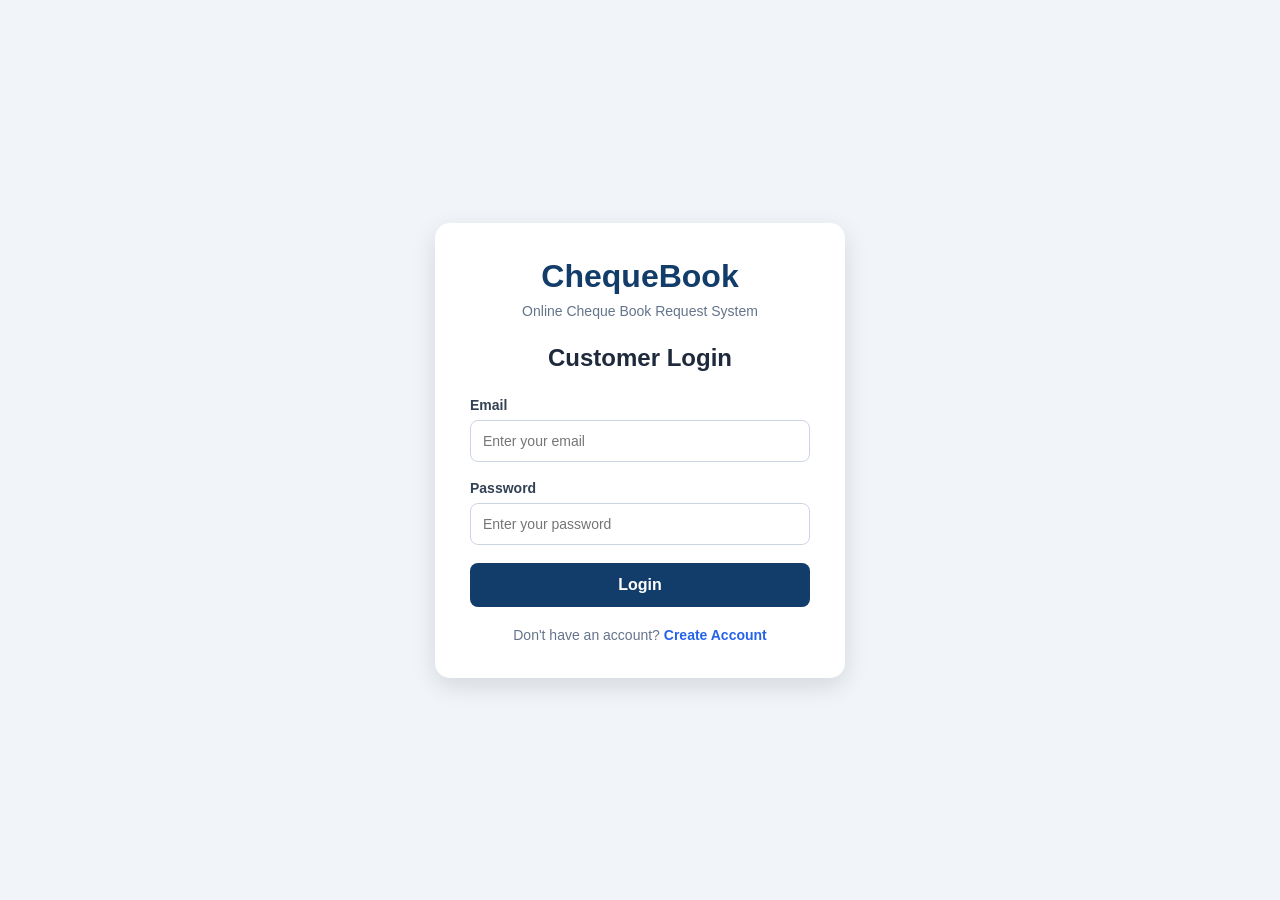
==== Frontend/index.html @ 97a273b3 "Initial commit" ====
<!DOCTYPE html>
<html lang="en">
<head>
    <meta charset="UTF-8">
    <meta name="viewport" content="width=device-width, initial-scale=1.0">
    <title>Online Cheque Book System</title>

    <link rel="stylesheet" href="style.css">
</head>

<body>

    <div class="container">

        <!-- Login Section -->
        <div class="form-box" id="loginBox">

            <h1>ChequeBook</h1>
            <p class="subtitle">Online Cheque Book Request System</p>

            <h2>Customer Login</h2>

            <form id="loginForm">

                <label>Email</label>
                <input
                    type="email"
                    id="loginEmail"
                    placeholder="Enter your email"
                    required
                >

                <label>Password</label>
                <input
                    type="password"
                    id="loginPassword"
                    placeholder="Enter your password"
                    required
                >

                <button type="submit">Login</button>

            </form>

            <p id="loginMessage"></p>

            <p class="switch-text">
                Don't have an account?
                <a href="#" id="showRegister">Create Account</a>
            </p>

        </div>


        <!-- Registration Section -->
        <div class="form-box hidden" id="registerBox">

            <h1>ChequeBook</h1>
            <p class="subtitle">Create your customer account</p>

            <h2>Customer Registration</h2>

            <form id="registerForm">

                <label>Full Name</label>
                <input
                    type="text"
                    id="registerName"
                    placeholder="Enter your full name"
                    required
                >

                <label>Email</label>
                <input
                    type="email"
                    id="registerEmail"
                    placeholder="Enter your email"
                    required
                >

                <label>Phone Number</label>
                <input
                    type="tel"
                    id="registerPhone"
                    placeholder="Enter your phone number"
                    required
                >

                <label>Password</label>
                <input
                    type="password"
                    id="registerPassword"
                    placeholder="Create a password"
                    required
                >

                <button type="submit">Create Account</button>

            </form>

            <p id="registerMessage"></p>

            <p class="switch-text">
                Already have an account?
                <a href="#" id="showLogin">Login</a>
            </p>

        </div>

    </div>

    <script src="script.js"></script>

</body>
</html>
---- Frontend/style.css ----
* {
    margin: 0;
    padding: 0;
    box-sizing: border-box;
}

body {
    font-family: Arial, sans-serif;
    background: #f1f5f9;
    min-height: 100vh;
    display: flex;
    justify-content: center;
    align-items: center;
}

.container {
    width: 100%;
    max-width: 450px;
    padding: 20px;
}

.form-box {
    background: white;
    padding: 35px;
    border-radius: 15px;
    box-shadow: 0 8px 25px rgba(0, 0, 0, 0.12);
}

.form-box h1 {
    text-align: center;
    color: #123c69;
    margin-bottom: 8px;
}

.subtitle {
    text-align: center;
    color: #64748b;
    margin-bottom: 25px;
    font-size: 14px;
}

.form-box h2 {
    text-align: center;
    color: #1e293b;
    margin-bottom: 25px;
}

label {
    display: block;
    margin-bottom: 7px;
    color: #334155;
    font-weight: bold;
    font-size: 14px;
}

input {
    width: 100%;
    padding: 12px;
    margin-bottom: 18px;
    border: 1px solid #cbd5e1;
    border-radius: 8px;
    font-size: 14px;
    outline: none;
}

input:focus {
    border-color: #2563eb;
}

button {
    width: 100%;
    padding: 13px;
    background: #123c69;
    color: white;
    border: none;
    border-radius: 8px;
    font-size: 16px;
    font-weight: bold;
    cursor: pointer;
}

button:hover {
    background: #0f3155;
}

.switch-text {
    text-align: center;
    margin-top: 20px;
    color: #64748b;
    font-size: 14px;
}

.switch-text a {
    color: #2563eb;
    text-decoration: none;
    font-weight: bold;
}

.hidden {
    display: none;
}

#loginMessage,
#registerMessage {
    text-align: center;
    margin-top: 15px;
    font-size: 14px;
}
/* =========================
   CUSTOMER DASHBOARD
   ========================= */

.dashboard-container {
    width: 100%;
    max-width: 1100px;
    margin: 0 auto;
    padding: 25px;
}

.dashboard-header {
    background: #123c69;
    color: white;
    padding: 20px 25px;
    border-radius: 12px;
    display: flex;
    justify-content: space-between;
    align-items: center;
    margin-bottom: 25px;
}

.dashboard-header h1 {
    margin-bottom: 5px;
}

.dashboard-header p {
    font-size: 14px;
    opacity: 0.9;
}

#logoutBtn {
    width: auto;
    padding: 10px 20px;
    background: white;
    color: #123c69;
}

#logoutBtn:hover {
    background: #e2e8f0;
}

.welcome-section {
    margin-bottom: 25px;
}

.welcome-section h2 {
    color: #1e293b;
    margin-bottom: 8px;
}

.welcome-section p {
    color: #64748b;
}

.dashboard-card {
    background: white;
    padding: 25px;
    border-radius: 12px;
    margin-bottom: 20px;
    box-shadow: 0 5px 18px rgba(0, 0, 0, 0.08);
}

.dashboard-card h2 {
    color: #123c69;
    margin-bottom: 20px;
}

.info-grid {
    display: grid;
    grid-template-columns: repeat(3, 1fr);
    gap: 20px;
}

.info-grid div {
    background: #f8fafc;
    padding: 18px;
    border-radius: 8px;
}

.info-grid span {
    display: block;
    color: #64748b;
    font-size: 13px;
    margin-bottom: 8px;
}

.info-grid strong {
    color: #1e293b;
    font-size: 16px;
}

.request-btn {
    width: auto;
    margin-top: 20px;
    padding: 12px 22px;
}


/* Mobile responsive design */

@media (max-width: 700px) {

    .dashboard-container {
        padding: 15px;
    }

    .dashboard-header {
        flex-direction: column;
        align-items: flex-start;
        gap: 15px;
    }

    #logoutBtn {
        width: 100%;
    }

    .info-grid {
        grid-template-columns: 1fr;
    }

}
/* =========================
   CHEQUE BOOK REQUEST PAGE
   ========================= */

.request-page-card {
    max-width: 650px;
    margin: 0 auto;
}

.request-description {
    color: #64748b;
    margin-bottom: 25px;
}

#requestForm {
    display: flex;
    flex-direction: column;
}

#requestForm select {
    width: 100%;
    padding: 12px;
    margin-bottom: 20px;
    border: 1px solid #cbd5e1;
    border-radius: 8px;
    background: white;
    font-size: 14px;
    outline: none;
}

#requestForm select:focus {
    border-color: #2563eb;
}

#requestMessage {
    text-align: center;
    margin-top: 20px;
    font-weight: bold;
}

#backBtn {
    width: auto;
    padding: 10px 20px;
    background: white;
    color: #123c69;
}

#backBtn:hover {
    background: #e2e8f0;
}
/* =========================
   ADMIN DASHBOARD
   ========================= */

.admin-table-wrapper {
    width: 100%;
    overflow-x: auto;
}

.admin-table {
    width: 100%;
    border-collapse: collapse;
    margin-top: 10px;
    background: white;
}

.admin-table th {
    background: #123c69;
    color: white;
    padding: 14px;
    text-align: left;
    font-size: 14px;
}

.admin-table td {
    padding: 14px;
    border-bottom: 1px solid #e2e8f0;
    color: #334155;
    font-size: 14px;
}

.admin-table tr:hover {
    background: #f8fafc;
}

.admin-table select {
    padding: 8px 10px;
    border: 1px solid #cbd5e1;
    border-radius: 6px;
    background: white;
    cursor: pointer;
    font-size: 13px;
}

.status-badge {
    display: inline-block;
    padding: 6px 10px;
    border-radius: 6px;
    background: #e2e8f0;
    color: #1e293b;
    font-weight: bold;
    font-size: 12px;
}


/* Admin dashboard statistics */

#totalCustomers,
#totalRequests,
#pendingRequests {
    font-size: 24px;
    color: #123c69;
}


/* Mobile Admin Table */

@media (max-width: 700px) {

    .admin-table th,
    .admin-table td {
        padding: 10px;
        font-size: 12px;
    }

    .admin-table select {
        font-size: 12px;
    }

}
/* =========================================
   PROFESSIONAL HOME PAGE
   ========================================= */

.home-hero {
    width: 100%;
    min-height: 620px;
    padding: 80px 8%;
    background: linear-gradient(
        135deg,
        #123c69,
        #2563a6
    );

    display: flex;
    justify-content: space-between;
    align-items: center;
    gap: 60px;

    color: white;
}


.home-content {
    max-width: 650px;
}


.home-content h1 {
    font-size: 52px;
    line-height: 1.15;
    margin-bottom: 25px;
}


.home-content p {
    font-size: 18px;
    line-height: 1.7;
    color: #e2e8f0;
    margin-bottom: 35px;
}


.home-buttons {
    display: flex;
    gap: 15px;
    flex-wrap: wrap;
}


.home-btn {
    display: inline-block;
    padding: 14px 25px;
    border-radius: 8px;
    text-decoration: none;
    font-weight: bold;
    font-size: 15px;
}


.primary-btn {
    background: white;
    color: #123c69;
}


.primary-btn:hover {
    background: #e2e8f0;
}


.secondary-btn {
    background: transparent;
    color: white;
    border: 2px solid white;
}


.secondary-btn:hover {
    background: white;
    color: #123c69;
}


.home-card {
    width: 380px;
    padding: 35px;
    background: white;
    color: #1e293b;
    border-radius: 18px;
    box-shadow: 0 15px 40px rgba(0, 0, 0, 0.2);
}


.home-card-icon {
    font-size: 50px;
    margin-bottom: 15px;
}


.home-card h2 {
    color: #123c69;
    margin-bottom: 12px;
}


.home-card p {
    color: #64748b;
    line-height: 1.6;
    margin-bottom: 20px;
}


.home-feature {
    padding: 12px 0;
    border-bottom: 1px solid #e2e8f0;
    color: #334155;
}


.home-feature span {
    color: #16a34a;
    font-weight: bold;
    margin-right: 8px;
}


/* SERVICES */

.home-features {
    padding: 75px 8%;
    text-align: center;
    background: #f8fafc;
}


.home-features h2,
.how-section h2 {
    font-size: 34px;
    color: #123c69;
    margin-bottom: 12px;
}


.home-section-text {
    color: #64748b;
    margin-bottom: 40px;
}


.feature-grid {
    max-width: 1100px;
    margin: auto;

    display: grid;
    grid-template-columns:
        repeat(3, 1fr);

    gap: 25px;
}


.feature-card {
    background: white;
    padding: 30px;
    border-radius: 14px;

    box-shadow:
        0 5px 20px rgba(0, 0, 0, 0.07);
}


.feature-icon {
    font-size: 40px;
    margin-bottom: 15px;
}


.feature-card h3 {
    color: #123c69;
    margin-bottom: 12px;
}


.feature-card p {
    color: #64748b;
    line-height: 1.6;
}


/* HOW IT WORKS */

.how-section {
    padding: 75px 8%;
    text-align: center;
    background: white;
}


.steps-grid {
    max-width: 1000px;
    margin: 45px auto 0;

    display: grid;
    grid-template-columns:
        repeat(3, 1fr);

    gap: 30px;
}


.step-card {
    padding: 25px;
}


.step-number {
    width: 55px;
    height: 55px;

    margin: 0 auto 18px;

    display: flex;
    align-items: center;
    justify-content: center;

    border-radius: 50%;

    background: #123c69;
    color: white;

    font-size: 22px;
    font-weight: bold;
}


.step-card h3 {
    color: #123c69;
    margin-bottom: 10px;
}


.step-card p {
    color: #64748b;
}


/* FOOTER */

.home-footer {
    padding: 35px 20px;
    background: #0f2f52;
    color: white;
    text-align: center;
}


.home-footer h3 {
    font-size: 24px;
    margin-bottom: 8px;
}


.home-footer p {
    color: #cbd5e1;
}


.footer-copy {
    margin-top: 20px;
    font-size: 13px;
}


/* HOME PAGE RESPONSIVE */

@media (max-width: 850px) {

    .home-hero {
        flex-direction: column;
        text-align: center;
        padding: 60px 25px;
    }


    .home-content h1 {
        font-size: 40px;
    }


    .home-buttons {
        justify-content: center;
    }


    .home-card {
        width: 100%;
        max-width: 450px;
    }


    .feature-grid,
    .steps-grid {
        grid-template-columns: 1fr;
    }

}


@media (max-width: 500px) {

    .home-content h1 {
        font-size: 32px;
    }


    .home-content p {
        font-size: 16px;
    }


    .home-btn {
        width: 100%;
        text-align: center;
    }

}
/* =========================================
   CHEQUEBOOK HOME PAGE
   ========================================= */

.home-hero {
    width: 100%;
    padding: 55px 8%;
    background: linear-gradient(135deg, #123c69, #2563a6);
    color: white;

    display: flex;
    align-items: center;
    justify-content: space-between;
    gap: 45px;
}

.home-content {
    max-width: 600px;
}

.home-content h1 {
    font-size: 42px;
    line-height: 1.2;
    margin-bottom: 18px;
}

.home-content p {
    font-size: 16px;
    line-height: 1.6;
    color: #e2e8f0;
    margin-bottom: 25px;
}

.home-buttons {
    display: flex;
    gap: 12px;
}

.home-btn {
    display: inline-block;
    padding: 11px 20px;
    border-radius: 7px;
    text-decoration: none;
    font-weight: bold;
    font-size: 14px;
}

.primary-btn {
    background: white;
    color: #123c69;
}

.secondary-btn {
    background: transparent;
    color: white;
    border: 1px solid white;
}

.home-card {
    width: 330px;
    padding: 25px;
    background: white;
    color: #1e293b;
    border-radius: 14px;
    box-shadow: 0 10px 25px rgba(0, 0, 0, 0.15);
}

.home-card-icon {
    font-size: 40px;
    margin-bottom: 10px;
}

.home-card h2 {
    color: #123c69;
    font-size: 21px;
    margin-bottom: 8px;
}

.home-card p {
    color: #64748b;
    font-size: 14px;
    line-height: 1.5;
    margin-bottom: 15px;
}

.home-feature {
    padding: 9px 0;
    border-bottom: 1px solid #e2e8f0;
    font-size: 14px;
}

.home-feature span {
    color: #16a34a;
    font-weight: bold;
    margin-right: 7px;
}


/* SERVICES */

.home-features {
    width: 100%;
    padding: 50px 8%;
    background: #f8fafc;
    text-align: center;
}

.home-features h2,
.how-section h2 {
    font-size: 28px;
    color: #123c69;
    margin-bottom: 8px;
}

.home-section-text {
    color: #64748b;
    font-size: 14px;
    margin-bottom: 28px;
}

.feature-grid {
    max-width: 1000px;
    margin: auto;

    display: grid;
    grid-template-columns: repeat(3, 1fr);
    gap: 20px;
}

.feature-card {
    background: white;
    padding: 25px;
    border-radius: 12px;
    box-shadow: 0 4px 15px rgba(0, 0, 0, 0.06);
}

.feature-icon {
    font-size: 32px;
    margin-bottom: 10px;
}

.feature-card h3 {
    color: #123c69;
    margin-bottom: 8px;
}

.feature-card p {
    color: #64748b;
    font-size: 14px;
    line-height: 1.5;
}


/* HOW IT WORKS */

.how-section {
    width: 100%;
    padding: 50px 8%;
    background: white;
    text-align: center;
}

.steps-grid {
    max-width: 900px;
    margin: 30px auto 0;

    display: grid;
    grid-template-columns: repeat(3, 1fr);
    gap: 25px;
}

.step-card {
    padding: 15px;
}

.step-number {
    width: 45px;
    height: 45px;
    margin: 0 auto 12px;

    display: flex;
    align-items: center;
    justify-content: center;

    border-radius: 50%;
    background: #123c69;
    color: white;

    font-size: 18px;
    font-weight: bold;
}

.step-card h3 {
    color: #123c69;
    margin-bottom: 6px;
}

.step-card p {
    color: #64748b;
    font-size: 14px;
}


/* FOOTER */

.home-footer {
    width: 100%;
    padding: 25px 20px;
    background: #0f2f52;
    color: white;
    text-align: center;
}

.home-footer h3 {
    font-size: 21px;
    margin-bottom: 5px;
}

.home-footer p {
    color: #cbd5e1;
    font-size: 13px;
}

.footer-copy {
    margin-top: 12px;
}


/* MOBILE */

@media (max-width: 800px) {

    .home-hero {
        flex-direction: column;
        text-align: center;
        padding: 45px 25px;
    }

    .home-content h1 {
        font-size: 34px;
    }

    .home-buttons {
        justify-content: center;
    }

    .home-card {
        width: 100%;
        max-width: 380px;
    }

    .feature-grid,
    .steps-grid {
        grid-template-columns: 1fr;
    }
}
/* =========================================
   HOME PAGE - FINAL LAYOUT FIX
   ========================================= */

body:has(.home-hero) {
    display: block !important;
    width: 100%;
    min-height: 100vh;
    margin: 0;
    padding: 0;
    background: #ffffff;
}

body:has(.home-hero) .home-hero {
    width: 100%;
    min-height: auto !important;
    padding: 55px 8%;
    margin: 0;
}

body:has(.home-hero) .home-features {
    width: 100%;
    min-height: auto !important;
    padding: 50px 8%;
    margin: 0;
}

body:has(.home-hero) .how-section {
    width: 100%;
    min-height: auto !important;
    padding: 50px 8%;
    margin: 0;
}

body:has(.home-hero) .home-footer {
    width: 100%;
    min-height: auto !important;
    padding: 30px 20px;
    margin: 0;
}

body:has(.home-hero) .feature-grid {
    display: grid !important;
}

body:has(.home-hero) .steps-grid {
    display: grid !important;
}
/* =========================================
   STEP 6 - COMPLETE MOBILE RESPONSIVE
   ========================================= */

@media (max-width: 600px) {

    /* HOME PAGE */

    .home-hero {
        padding: 40px 20px;
        gap: 30px;
    }

    .home-content h1 {
        font-size: 30px;
    }

    .home-content p {
        font-size: 14px;
    }

    .home-buttons {
        flex-direction: column;
        width: 100%;
    }

    .home-btn {
        width: 100%;
        text-align: center;
    }

    .home-card {
        width: 100%;
    }

    .home-features,
    .how-section {
        padding: 40px 20px;
    }

    .feature-grid,
    .steps-grid {
        grid-template-columns: 1fr;
    }


    /* NAVIGATION */

    .home-navbar {
        padding: 15px 20px;
    }

    .home-nav {
        width: 100%;
        gap: 10px;
    }

    .home-nav a {
        font-size: 13px;
    }


    /* CUSTOMER DASHBOARD */

    .dashboard-container {
        padding: 12px;
    }

    .dashboard-card {
        padding: 18px;
    }

    .dashboard-header {
        padding: 18px;
    }

    .dashboard-header h1 {
        font-size: 22px;
    }

    .info-grid {
        grid-template-columns: 1fr;
        gap: 12px;
    }

    .admin-table-wrapper {
        overflow-x: auto;
    }

    .admin-table {
        min-width: 650px;
    }


    /* ADMIN DASHBOARD */

    .admin-dashboard-container {
        padding: 12px;
    }

    .admin-dashboard-card {
        padding: 18px;
    }

    .admin-dashboard-header {
        padding: 18px;
    }

    .admin-summary-grid {
        grid-template-columns: 1fr;
        gap: 12px;
    }

    .admin-table-wrapper {
        width: 100%;
        overflow-x: auto;
    }

    .admin-table {
        min-width: 850px;
    }

}
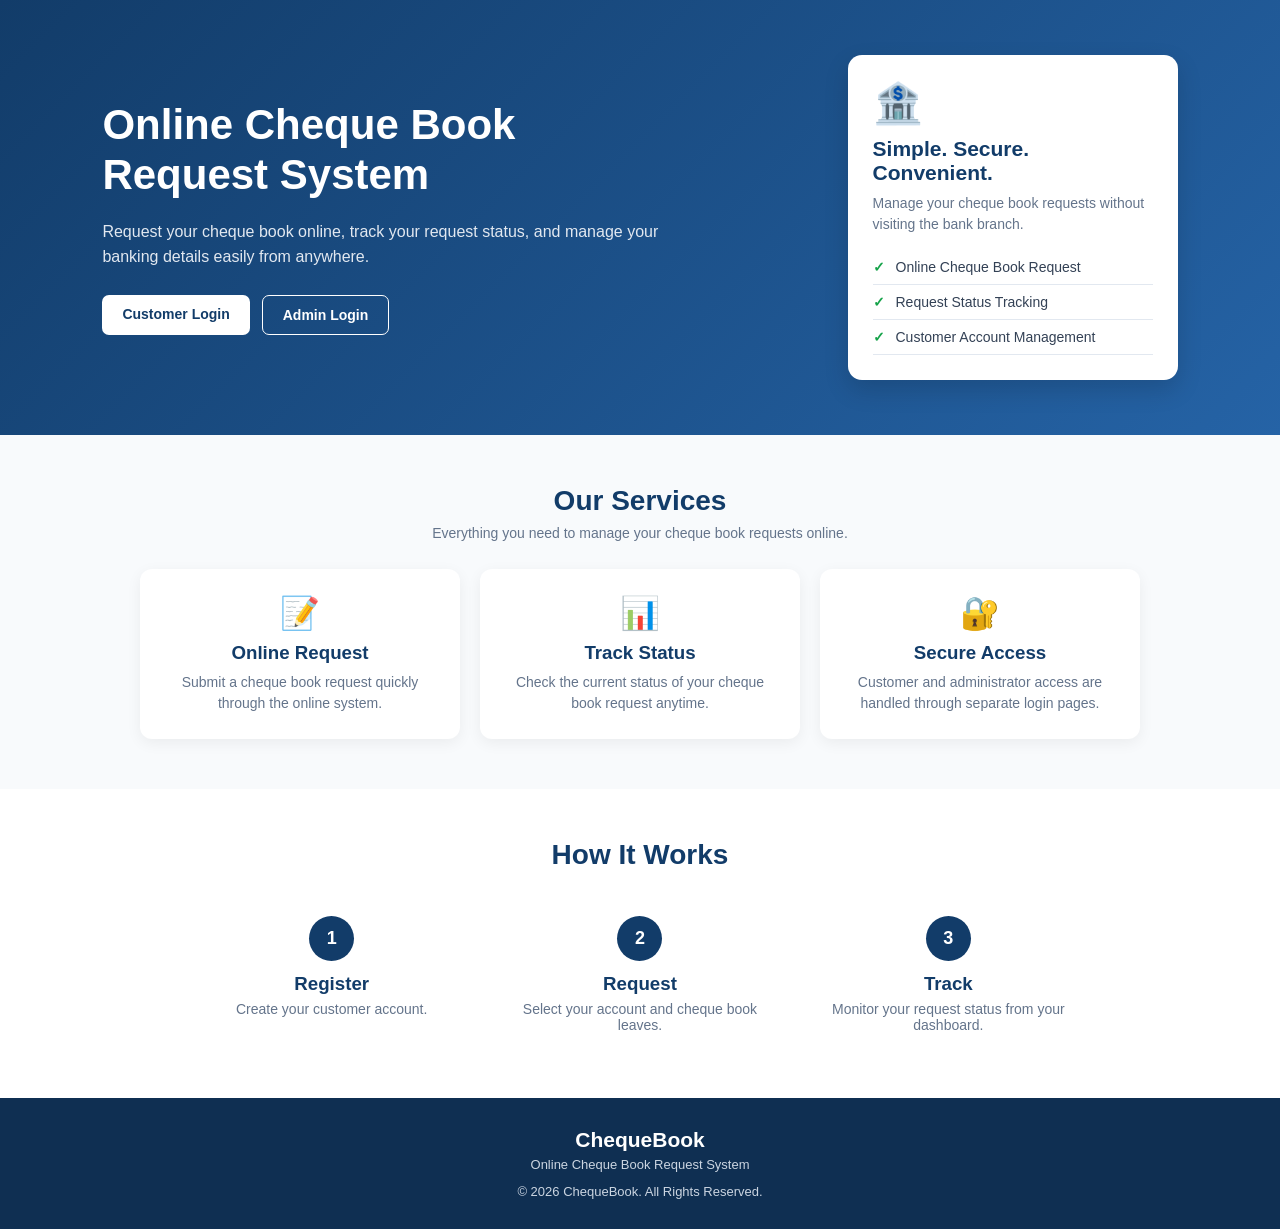
==== commit 91410f77: "Set home page as website landing page" ====
--- a/Frontend/index.html
+++ b/Frontend/index.html
@@ -1,115 +1,259 @@
 <!DOCTYPE html>
 <html lang="en">
+
 <head>
+
     <meta charset="UTF-8">
-    <meta name="viewport" content="width=device-width, initial-scale=1.0">
-    <title>Online Cheque Book System</title>
+
+    <meta name="viewport"
+          content="width=device-width, initial-scale=1.0">
+
+    <title>ChequeBook - Online Cheque Book Request System</title>
 
     <link rel="stylesheet" href="style.css">
+
 </head>
 
 <body>
 
-    <div class="container">
-
-        <!-- Login Section -->
-        <div class="form-box" id="loginBox">
-
-            <h1>ChequeBook</h1>
-            <p class="subtitle">Online Cheque Book Request System</p>
-
-            <h2>Customer Login</h2>
-
-            <form id="loginForm">
-
-                <label>Email</label>
-                <input
-                    type="email"
-                    id="loginEmail"
-                    placeholder="Enter your email"
-                    required
-                >
-
-                <label>Password</label>
-                <input
-                    type="password"
-                    id="loginPassword"
-                    placeholder="Enter your password"
-                    required
-                >
-
-                <button type="submit">Login</button>
-
-            </form>
-
-            <p id="loginMessage"></p>
-
-            <p class="switch-text">
-                Don't have an account?
-                <a href="#" id="showRegister">Create Account</a>
+    <!-- HERO SECTION -->
+
+    <section class="home-hero">
+
+        <div class="home-content">
+
+            <h1>
+                Online Cheque Book
+                <br>
+                Request System
+            </h1>
+
+            <p>
+                Request your cheque book online,
+                track your request status,
+                and manage your banking details
+                easily from anywhere.
             </p>
 
-        </div>
-
-
-        <!-- Registration Section -->
-        <div class="form-box hidden" id="registerBox">
-
-            <h1>ChequeBook</h1>
-            <p class="subtitle">Create your customer account</p>
-
-            <h2>Customer Registration</h2>
-
-            <form id="registerForm">
-
-                <label>Full Name</label>
-                <input
-                    type="text"
-                    id="registerName"
-                    placeholder="Enter your full name"
-                    required
-                >
-
-                <label>Email</label>
-                <input
-                    type="email"
-                    id="registerEmail"
-                    placeholder="Enter your email"
-                    required
-                >
-
-                <label>Phone Number</label>
-                <input
-                    type="tel"
-                    id="registerPhone"
-                    placeholder="Enter your phone number"
-                    required
-                >
-
-                <label>Password</label>
-                <input
-                    type="password"
-                    id="registerPassword"
-                    placeholder="Create a password"
-                    required
-                >
-
-                <button type="submit">Create Account</button>
-
-            </form>
-
-            <p id="registerMessage"></p>
-
-            <p class="switch-text">
-                Already have an account?
-                <a href="#" id="showLogin">Login</a>
+            <div class="home-buttons">
+
+                <!-- Customer Login -->
+                <a href="customer-login.html"
+                   class="home-btn primary-btn">
+                    Customer Login
+                </a>
+
+                <!-- Admin Login -->
+                <a href="admin-login.html"
+                   class="home-btn secondary-btn">
+                    Admin Login
+                </a>
+
+            </div>
+
+        </div>
+
+
+        <div class="home-card">
+
+            <div class="home-card-icon">
+                🏦
+            </div>
+
+            <h2>
+                Simple. Secure. Convenient.
+            </h2>
+
+            <p>
+                Manage your cheque book requests
+                without visiting the bank branch.
             </p>
 
-        </div>
-
-    </div>
-
-    <script src="script.js"></script>
+            <div class="home-feature">
+
+                <span>✓</span>
+                Online Cheque Book Request
+
+            </div>
+
+            <div class="home-feature">
+
+                <span>✓</span>
+                Request Status Tracking
+
+            </div>
+
+            <div class="home-feature">
+
+                <span>✓</span>
+                Customer Account Management
+
+            </div>
+
+        </div>
+
+    </section>
+
+
+    <!-- FEATURES SECTION -->
+
+    <section class="home-features">
+
+        <h2>
+            Our Services
+        </h2>
+
+        <p class="home-section-text">
+            Everything you need to manage
+            your cheque book requests online.
+        </p>
+
+
+        <div class="feature-grid">
+
+            <div class="feature-card">
+
+                <div class="feature-icon">
+                    📝
+                </div>
+
+                <h3>
+                    Online Request
+                </h3>
+
+                <p>
+                    Submit a cheque book request
+                    quickly through the online system.
+                </p>
+
+            </div>
+
+
+            <div class="feature-card">
+
+                <div class="feature-icon">
+                    📊
+                </div>
+
+                <h3>
+                    Track Status
+                </h3>
+
+                <p>
+                    Check the current status of your
+                    cheque book request anytime.
+                </p>
+
+            </div>
+
+
+            <div class="feature-card">
+
+                <div class="feature-icon">
+                    🔐
+                </div>
+
+                <h3>
+                    Secure Access
+                </h3>
+
+                <p>
+                    Customer and administrator access
+                    are handled through separate login pages.
+                </p>
+
+            </div>
+
+        </div>
+
+    </section>
+
+
+    <!-- HOW IT WORKS -->
+
+    <section class="how-section">
+
+        <h2>
+            How It Works
+        </h2>
+
+        <div class="steps-grid">
+
+            <div class="step-card">
+
+                <div class="step-number">
+                    1
+                </div>
+
+                <h3>
+                    Register
+                </h3>
+
+                <p>
+                    Create your customer account.
+                </p>
+
+            </div>
+
+
+            <div class="step-card">
+
+                <div class="step-number">
+                    2
+                </div>
+
+                <h3>
+                    Request
+                </h3>
+
+                <p>
+                    Select your account and
+                    cheque book leaves.
+                </p>
+
+            </div>
+
+
+            <div class="step-card">
+
+                <div class="step-number">
+                    3
+                </div>
+
+                <h3>
+                    Track
+                </h3>
+
+                <p>
+                    Monitor your request status
+                    from your dashboard.
+                </p>
+
+            </div>
+
+        </div>
+
+    </section>
+
+
+    <!-- FOOTER -->
+
+    <footer class="home-footer">
+
+        <h3>
+            ChequeBook
+        </h3>
+
+        <p>
+            Online Cheque Book Request System
+        </p>
+
+        <p class="footer-copy">
+            © 2026 ChequeBook. All Rights Reserved.
+        </p>
+
+    </footer>
 
 </body>
+
 </html>
